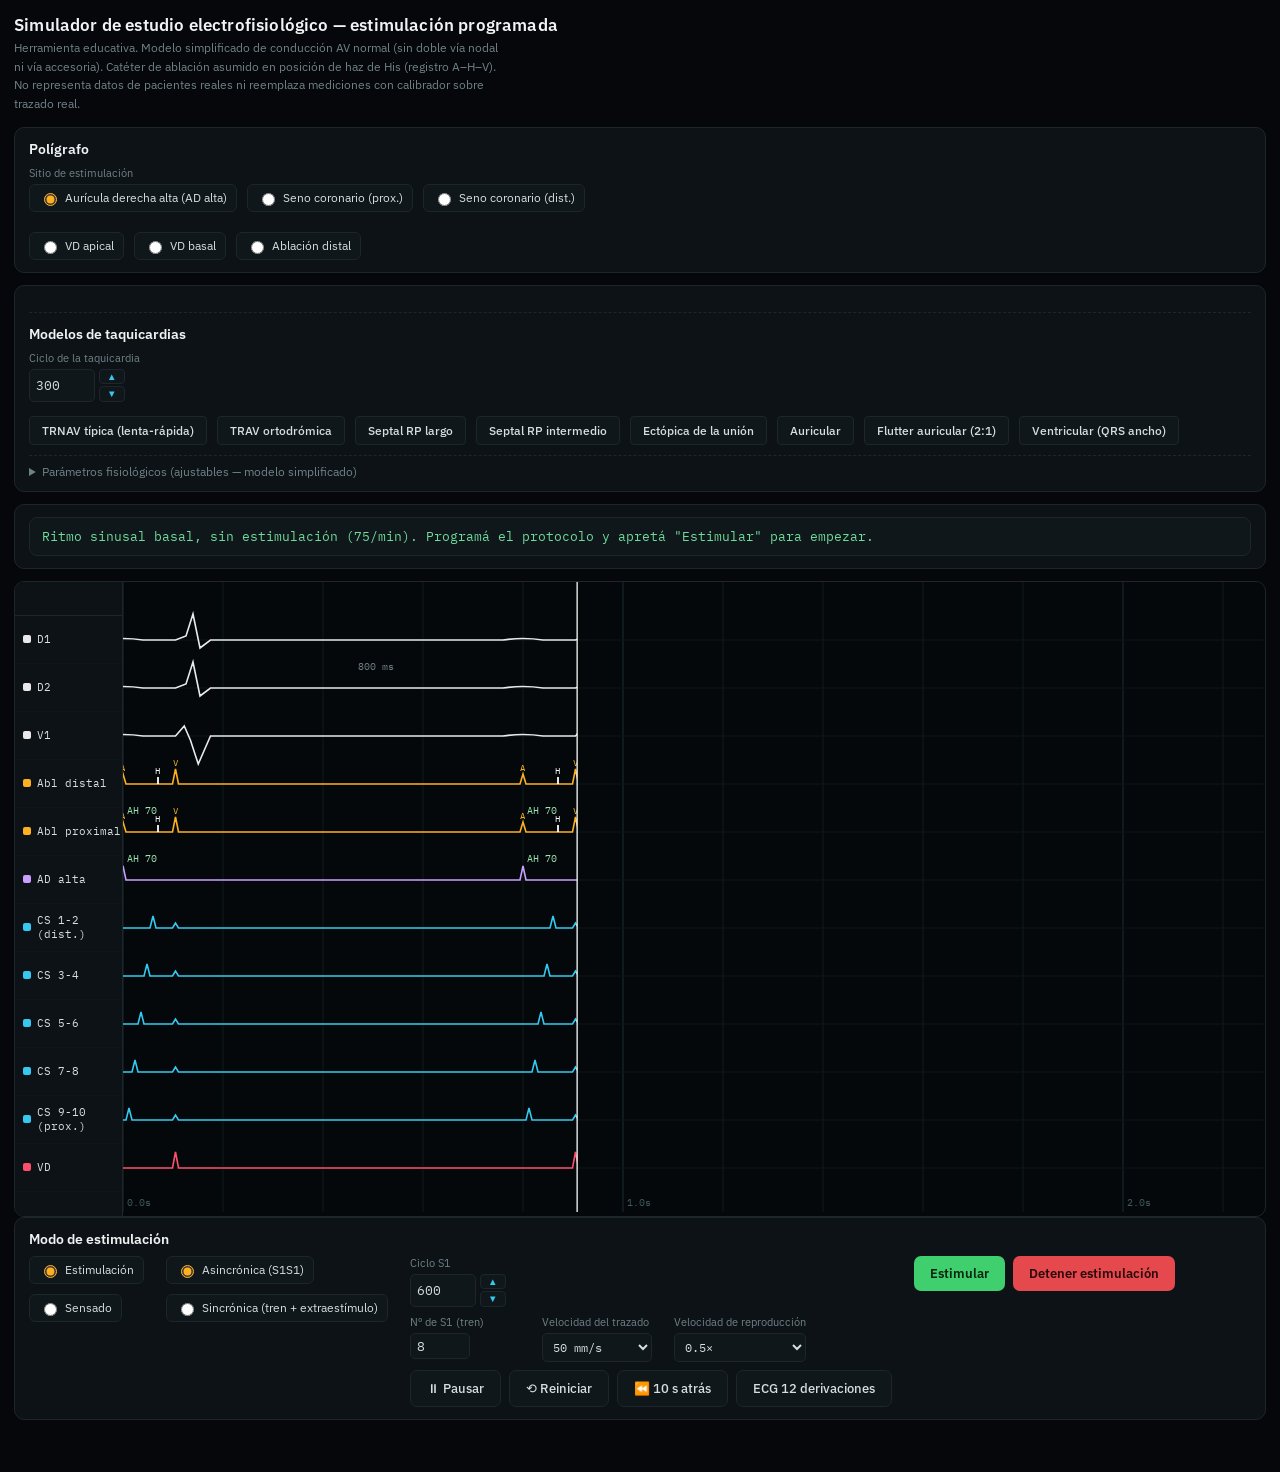
==== index.html @ 9963ae1b "Agregar boton 10 s atras: retrocede el cursor del barrido dentro de la vuelta actual (sin recalcular" ====
<!DOCTYPE html>
<html lang="es">
<head>
<meta charset="UTF-8">
<meta name="viewport" content="width=device-width, initial-scale=1.0">
<title>Simulador de estudio electrofisiológico — Estimulación programada</title>
<link rel="preconnect" href="https://fonts.googleapis.com">
<link href="https://fonts.googleapis.com/css2?family=IBM+Plex+Mono:wght@400;500;600&family=IBM+Plex+Sans:wght@400;500;600&display=swap" rel="stylesheet">
<link rel="stylesheet" href="css/styles.css">
</head>
<body>

<h1>Simulador de estudio electrofisiológico — estimulación programada</h1>
<p class="subtitle">Herramienta educativa. Modelo simplificado de conducción AV normal (sin doble vía nodal ni vía accesoria). Catéter de ablación asumido en posición de haz de His (registro A–H–V). No representa datos de pacientes reales ni reemplaza mediciones con calibrador sobre trazado real.</p>

<div class="panel">
  <div style="font-size:.85rem; font-weight:600; color:#f0f3f4; margin-bottom:8px;">Polígrafo</div>
  <div class="row">
    <div class="field" id="siteFieldRow">
      <label>Sitio de estimulación</label>
      <div class="radiogroup">
        <label><input type="radio" name="site" value="HRA" checked> Aurícula derecha alta (AD alta)</label>
        <label><input type="radio" name="site" value="CSprox"> Seno coronario (prox.)</label>
        <label><input type="radio" name="site" value="CSdist"> Seno coronario (dist.)</label>
        <div style="flex-basis:100%; height:0;"></div>
        <label><input type="radio" name="site" value="VDapex"> VD apical</label>
        <label><input type="radio" name="site" value="VDbasal"> VD basal</label>
        <label><input type="radio" name="site" value="AblD"> Ablación distal</label>
      </div>
    </div>
  </div>
</div>

<div class="panel">

  <div style="font-size:.85rem; font-weight:600; color:#f0f3f4; margin:14px 0 8px; border-top:1px dashed var(--line); padding-top:12px;">Modelos de taquicardias</div>
  <div class="row">
    <div class="field" id="tachyCLRow" style="flex-basis:100%;">
      <label>Ciclo de la taquicardia</label>
      <div class="stepper-row">
        <input type="number" id="tachyCL" min="180" max="600" step="10" value="300">
        <div class="stepper-btns">
          <button type="button" class="stepbtn" onclick="stepInput('tachyCL',10)">▲</button>
          <button type="button" class="stepbtn" onclick="stepInput('tachyCL',-10)">▼</button>
        </div>
      </div>
    </div>
    <div class="field" id="modelsRow" style="flex-basis:100%;">
      <div class="radiogroup" style="flex-wrap:wrap;">
        <button type="button" class="stepbtn model-btn" data-model="AVNRT" onclick="selectModelTachy('AVNRT')" style="padding:7px 12px; font-size:.78rem;">TRNAV típica (lenta-rápida)</button>
        <button type="button" class="stepbtn model-btn other-tachy-btn" data-model="AVRT" onclick="selectModelTachy('AVRT')" style="padding:7px 12px; font-size:.78rem;">TRAV ortodrómica</button>
        <button type="button" class="stepbtn model-btn other-tachy-btn" data-model="PJRT" onclick="selectModelTachy('PJRT')" style="padding:7px 12px; font-size:.78rem;">Septal RP largo</button>
        <button type="button" class="stepbtn model-btn other-tachy-btn" data-model="IRP" onclick="selectModelTachy('IRP')" style="padding:7px 12px; font-size:.78rem;">Septal RP intermedio</button>
        <button type="button" class="stepbtn model-btn other-tachy-btn" data-model="JET" onclick="selectModelTachy('JET')" style="padding:7px 12px; font-size:.78rem;">Ectópica de la unión</button>
        <button type="button" class="stepbtn model-btn other-tachy-btn" data-model="AT" onclick="selectModelTachy('AT')" style="padding:7px 12px; font-size:.78rem;">Auricular</button>
        <button type="button" class="stepbtn model-btn other-tachy-btn" data-model="AFL" onclick="selectModelTachy('AFL')" style="padding:7px 12px; font-size:.78rem;">Flutter auricular (2:1)</button>
        <button type="button" class="stepbtn model-btn other-tachy-btn" data-model="VT" onclick="selectModelTachy('VT')" style="padding:7px 12px; font-size:.78rem;">Ventricular (QRS ancho)</button>
      </div>
    </div>
    <div class="field" id="entrainParamsRow" style="display:none; flex-basis:100%; gap:16px; flex-direction:row; flex-wrap:wrap;">
      <div class="field" style="flex-basis:100%;">
        <label style="color:var(--dim); font-size:.72rem;">Programá el "Sitio de estimulación" (VD apical o basal) arriba, en Polígrafo, y el "Ciclo S1" más abajo, en Modo de estimulación — eso es lo que se usa para encarrilar.</label>
      </div>
      <div class="field">
        <label>PPI − TCL esperado (ms)</label>
        <div class="stepper-row">
          <input type="number" id="entrainPPIminusTCL" min="126" max="300" step="5" value="130" onchange="renderAll()">
          <div class="stepper-btns">
            <button type="button" class="stepbtn" onclick="stepInput('entrainPPIminusTCL',5)">▲</button>
            <button type="button" class="stepbtn" onclick="stepInput('entrainPPIminusTCL',-5)">▼</button>
          </div>
        </div>
      </div>
    </div>
    <div class="field" id="hisRefrParamsRow" style="display:none; flex-basis:100%; gap:16px; flex-direction:row; flex-wrap:wrap;">
      <div class="field" style="flex-basis:100%;">
        <label style="color:var(--dim); font-size:.72rem;">Programá el "Sitio de estimulación" (VD apical o basal) arriba, en Polígrafo. Los primeros 8 latidos son sensados, no estimulados.</label>
      </div>
      <div class="field">
        <label>S2 (ms)</label>
        <div class="stepper-row">
          <input type="number" id="hisRefrS2" min="150" max="700" step="10" value="400" onchange="renderAll()">
          <div class="stepper-btns">
            <button type="button" class="stepbtn" onclick="stepInput('hisRefrS2',10)">▲</button>
            <button type="button" class="stepbtn" onclick="stepInput('hisRefrS2',-10)">▼</button>
          </div>
        </div>
      </div>
    </div>
  </div>

  <details>
    <summary>Parámetros fisiológicos (ajustables — modelo simplificado)</summary>
    <div class="physio-grid">
      <div class="field" id="pathwayLocRow" style="display:none; flex-basis:100%;">
        <label>Localización de la vía</label>
        <select id="pathwayLoc" onchange="renderAll()">
          <option value="leftLateral">Vía lateral izquierda</option>
          <option value="leftPosterior">Vía posterior izquierda</option>
          <option value="rightPostSeptal">Vía postero septal derecha</option>
          <option value="rightLateral">Vía lateral derecha</option>
          <option value="parahisian">Vía parahisiana</option>
        </select>
      </div>
      <div class="field" id="preexcitationRow" style="display:none; flex-basis:100%;">
        <label style="display:flex; align-items:center; gap:6px;">
          <input type="checkbox" id="preexcitationEnabled" onchange="onPreexcitationChange()">
          Preexcitación manifiesta (WPW en ritmo sinusal)
        </label>
      </div>
      <div class="field" id="pathwayRetroERPRow" style="display:none;">
        <label>PRE de la vía, retrógrado (ms)</label>
        <input type="number" id="pathwayRetroERP" value="330" step="10" onchange="onCycleParamChange()">
      </div>
      <div class="field" id="pathwayAnteERPRow" style="display:none;">
        <label>PRE de la vía, anterógrado (ms)</label>
        <input type="number" id="pathwayAnteERP" value="330" step="10" onchange="onCycleParamChange()">
      </div>
      <div class="field"><label>CL sinusal basal</label><input type="number" id="sinusCL" value="800" step="10"></div>
      <div class="field"><label>AH basal (ms)</label><input type="number" id="ah0" value="70" step="10"></div>
      <div class="field"><label>HV fijo (ms)</label><input type="number" id="hv0" value="35" step="10"></div>
      <div class="field"><label>PRE nodo AV anter. (ms)</label><input type="number" id="erp" value="220" step="10"></div>
      <div class="field"><label>VA basal retrógrado (ms)</label><input type="number" id="va0" value="95" step="10"></div>
      <div class="field"><label>PRE retrógrado V-A (ms)</label><input type="number" id="verp" value="220" step="10"></div>
      <div class="field"><label>Wenckebach anterógrado (ms)</label><input type="number" id="wenckAnt" value="240" step="10"></div>
      <div class="field"><label>Wenckebach retrógrado (ms)</label><input type="number" id="wenckRetro" value="240" step="10"></div>
      <div class="field">
        <label>Salto de vía</label>
        <label style="display:flex; align-items:center; gap:6px; font-size:.75rem; color:var(--text); background:var(--panel2); border:1px solid var(--line); padding:5px 9px; border-radius:6px; cursor:pointer; white-space:nowrap;">
          <input type="checkbox" id="jumpEnabled" style="accent-color:var(--accent);"> Activar
        </label>
      </div>
      <div class="field"><label>Salta con S2 ≤ (ms)</label><input type="number" id="jumpCL" value="340" step="10"></div>
      <div class="field">
        <label>Salto de vía retrógrado</label>
        <label style="display:flex; align-items:center; gap:6px; font-size:.75rem; color:var(--text); background:var(--panel2); border:1px solid var(--line); padding:5px 9px; border-radius:6px; cursor:pointer; white-space:nowrap;">
          <input type="checkbox" id="jumpRetroEnabled" style="accent-color:var(--accent);"> Activar
        </label>
      </div>
      <div class="field"><label>Salta con V2 ≤ (ms)</label><input type="number" id="jumpRetroCL" value="340" step="10"></div>
      <div class="field">
        <label>S2 que induce <span id="s2InduceLabel">TRNAV</span> (ms)</label>
        <input type="number" id="s2InduceCL" value="320" step="10" onchange="applyS2InduceField()">
      </div>
      <div class="field">
        <label>Inducir con S1S1 (asincrónico)</label>
        <label style="display:flex; align-items:center; gap:6px; font-size:.75rem; color:var(--text); background:var(--panel2); border:1px solid var(--line); padding:5px 9px; border-radius:6px; cursor:pointer; white-space:nowrap;">
          <input type="checkbox" id="s1InductionEnabled" style="accent-color:var(--accent);"> Activar
        </label>
      </div>
      <div class="field"><label>S1S1 induce con CL ≤ (ms)</label><input type="number" id="s1InductionCL" value="320" step="10" onchange="applyS1InductionCLChange()"></div>
    </div>
  </details>
</div>

<div class="panel">
  <div id="readout">Presioná «Estimular» para simular.</div>
</div>

<div class="panel" id="ecg12Panel" style="display:none;">
  <div style="font-size:.72rem;color:var(--dim);margin-bottom:8px;">ECG de 12 derivaciones — mismo barrido, velocidad y ancho que el polígrafo intracavitario</div>
  <div class="scope">
    <div class="labels" id="labelsCol12"></div>
    <div class="trace-scroll" id="traceScroll12">
      <div id="traceHost12"></div>
    </div>
  </div>
</div>

<div class="scope">
  <div class="labels" id="labelsCol"></div>
  <div class="trace-scroll" id="traceScrollMain">
    <div id="traceHost"></div>
  </div>
</div>

<div class="panel">
  <div style="font-size:.85rem; font-weight:600; color:#f0f3f4; margin-bottom:8px;">Modo de estimulación</div>
  <div class="row" style="align-items:flex-start;">
    <div class="field">
      <div class="radiogroup" style="flex-direction:column; flex-wrap:nowrap; align-items:flex-start;">
        <label><input type="radio" name="sensingMode" value="paced" checked onchange="onSensingModeChange()"> Estimulación</label>
        <label><input type="radio" name="sensingMode" value="sensed" onchange="onSensingModeChange()"> Sensado</label>
      </div>
    </div>
    <div class="field">
      <div class="radiogroup" style="flex-direction:column; flex-wrap:nowrap; align-items:flex-start;">
        <label><input type="radio" name="mode" value="ASYNC" checked onchange="onModeRadioChange()"> Asincrónica (S1S1)</label>
        <label><input type="radio" name="mode" value="SYNC" onchange="onModeRadioChange()"> Sincrónica (tren + extraestímulo)</label>
      </div>
    </div>
    <div style="display:flex; flex-direction:column; gap:8px;">
      <div style="display:flex; flex-direction:row; gap:22px;">
        <div class="field" id="s1clRow">
          <label>Ciclo S1</label>
          <div class="stepper-row">
            <input type="number" id="s1cl" min="200" max="800" step="10" value="600">
            <div class="stepper-btns">
              <button type="button" class="stepbtn" onclick="stepInput('s1cl',10)">▲</button>
              <button type="button" class="stepbtn" onclick="stepInput('s1cl',-10)">▼</button>
            </div>
          </div>
        </div>
        <div class="field" id="s2row" style="display:none;">
          <label>Extraestímulo S2 — 9° latido</label>
          <div class="stepper-row">
            <input type="number" id="s2" min="150" max="700" step="10" value="400">
            <div class="stepper-btns">
              <button type="button" class="stepbtn" onclick="stepInput('s2',10)">▲</button>
              <button type="button" class="stepbtn" onclick="stepInput('s2',-10)">▼</button>
            </div>
          </div>
        </div>
      </div>
      <div style="display:flex; flex-direction:row; gap:22px;">
        <div class="field" id="nbeatsRow">
          <label>Nº de S1 (tren)</label>
          <input type="number" id="nbeats" min="3" max="15" value="8">
        </div>
        <div class="field">
          <label>Velocidad del trazado</label>
          <select id="zoom" onchange="renderAll()">
            <option value="25">25 mm/s</option>
            <option value="50" selected>50 mm/s</option>
            <option value="100">100 mm/s</option>
            <option value="150">150 mm/s</option>
            <option value="200">200 mm/s</option>
          </select>
        </div>
        <div class="field">
          <label>Velocidad de reproducción</label>
          <select id="speed" onchange="">
            <option value="0.25">0.25×</option>
            <option value="0.5" selected>0.5×</option>
            <option value="0.75">0.75×</option>
          </select>
        </div>
      </div>
      <div class="field" style="flex-direction:row; gap:8px;">
        <button class="ghost" onclick="playPause()" id="playBtn">⏸ Pausar</button>
        <button class="ghost" onclick="restart()">⟲ Reiniciar</button>
        <button class="ghost" onclick="rewind10s()">⏪ 10 s atrás</button>
        <button class="ghost" onclick="toggleEcg12()" id="ecg12Btn">ECG 12 derivaciones</button>
      </div>
    </div>
    <div class="field" style="flex-direction:row; gap:8px;">
      <button type="button" onclick="startStimulation()" style="background:#3fcf6e; color:#0a2410; border:none; border-radius:7px; font-weight:600; font-size:.8rem; padding:9px 16px; cursor:pointer;">Estimular</button>
      <button type="button" onclick="stopStimulation()" style="background:#e5484d; color:#2a0a0a; border:none; border-radius:7px; font-weight:600; font-size:.8rem; padding:9px 16px; cursor:pointer;">Detener estimulación</button>
    </div>
  </div>
</div>

<script type="module" src="js/main.js"></script>
</body>
</html>
---- css/styles.css ----
:root{
    --bg: #05070a;
    --panel: #0d1216;
    --panel2: #10171b;
    --line: #1c262b;
    --text: #d7dee0;
    --dim: #6f8288;
    --accent: #ffb020;
    --accent2: #35c9f0;
    --ok: #6fdc9a;
  }
  *{box-sizing:border-box;}
  body{
    margin:0; background:var(--bg); color:var(--text);
    font-family:'IBM Plex Sans', system-ui, sans-serif;
    padding:14px 14px 40px;
  }
  h1{
    font-size:1.05rem; font-weight:600; margin:0 0 2px; color:#f0f3f4; letter-spacing:.01em;
  }
  .subtitle{ font-size:.78rem; color:var(--dim); margin:0 0 14px; line-height:1.5; max-width:70ch;}
  .panel{
    background:var(--panel); border:1px solid var(--line); border-radius:10px;
    padding:12px 14px; margin-bottom:12px;
  }
  .row{ display:flex; flex-wrap:wrap; gap:14px 22px; align-items:flex-end; }
  .field{ display:flex; flex-direction:column; gap:4px; min-width:110px;}
  .field label{ font-size:.68rem; color:var(--dim); text-transform:none; }
  .field .val{ font-family:'IBM Plex Mono', monospace; font-size:.72rem; color:var(--accent2);}
  input[type=range]{ width:150px; accent-color: var(--accent);}
  input[type=number]{
    width:60px; background:var(--panel2); border:1px solid var(--line); color:var(--text);
    border-radius:5px; padding:3px 6px; font-family:'IBM Plex Mono', monospace;
  }
  .stepper-row{ display:flex; align-items:stretch; gap:4px; }
  .stepper-row input[type=number]{ width:66px; }
  .stepper-btns{ display:flex; flex-direction:column; gap:2px; }
  .stepbtn{
    background:var(--panel2); border:1px solid var(--line); color:var(--accent2);
    font-size:.6rem; line-height:1; padding:2px 7px; cursor:pointer; border-radius:4px;
    font-family:'IBM Plex Sans', sans-serif;
  }
  .stepbtn:active{ filter:brightness(1.3); }
  .radiogroup{ display:flex; gap:10px; flex-wrap:wrap; }
  .radiogroup label{
    display:flex; align-items:center; gap:5px; font-size:.75rem; color:var(--text);
    background:var(--panel2); border:1px solid var(--line); padding:5px 9px; border-radius:6px; cursor:pointer;
  }
  .radiogroup input{ accent-color: var(--accent); }
  button{
    background:var(--accent); color:#1a1200; border:none; border-radius:7px;
    font-weight:600; font-size:.8rem; padding:9px 16px; cursor:pointer;
    font-family:'IBM Plex Sans', sans-serif;
  }
  button:hover{ filter:brightness(1.08); }
  button.ghost{ background:var(--panel2); color:var(--text); border:1px solid var(--line); font-weight:500; }
  select{
    background:var(--panel2); border:1px solid var(--line); color:var(--text);
    border-radius:5px; padding:5px 6px; font-family:'IBM Plex Mono', monospace; font-size:.75rem;
  }
  details{ margin-top:10px; border-top:1px dashed var(--line); padding-top:8px;}
  summary{ font-size:.75rem; color:var(--dim); cursor:pointer; }
  .physio-grid{ display:flex; flex-wrap:wrap; gap:12px 20px; margin-top:10px;}
  #readout{
    font-family:'IBM Plex Mono', monospace; font-size:.8rem; color:var(--ok);
    background:var(--panel2); border:1px solid var(--line); border-radius:8px; padding:10px 12px;
    min-height:1.2em;
  }
  .scope{ display:flex; border:1px solid var(--line); border-radius:10px; overflow:hidden; background:#05080a;}
  .labels{
    flex:0 0 108px; background:var(--panel); border-right:1px solid var(--line);
  }
  .ruler-spacer{ height:34px; border-bottom:1px solid var(--line); }
  .chan-label{
    height:48px; display:flex; align-items:center; padding-left:8px; font-size:.7rem;
    border-bottom:1px solid #0f1518; font-family:'IBM Plex Mono', monospace; gap:6px;
  }
  .swatch{ width:8px; height:8px; border-radius:2px; flex:0 0 auto; }
  .trace-scroll{ flex:1; overflow-x:auto; overflow-y:hidden; }
  .legend{ display:flex; flex-wrap:wrap; gap:14px; font-size:.72rem; color:var(--dim); margin-top:10px;}
  .legend span{ display:inline-flex; align-items:center; gap:5px;}
  .legend i{ width:10px; height:10px; border-radius:2px; display:inline-block;}
  .notes{ font-size:.72rem; color:var(--dim); line-height:1.6; margin-top:10px;}
  .notes b{ color:#9aa9ad; }
  @media (max-width:520px){
    .labels{ flex-basis:80px; }
    .chan-label{ font-size:.62rem; padding-left:5px;}
    input[type=range]{ width:110px; }
  }
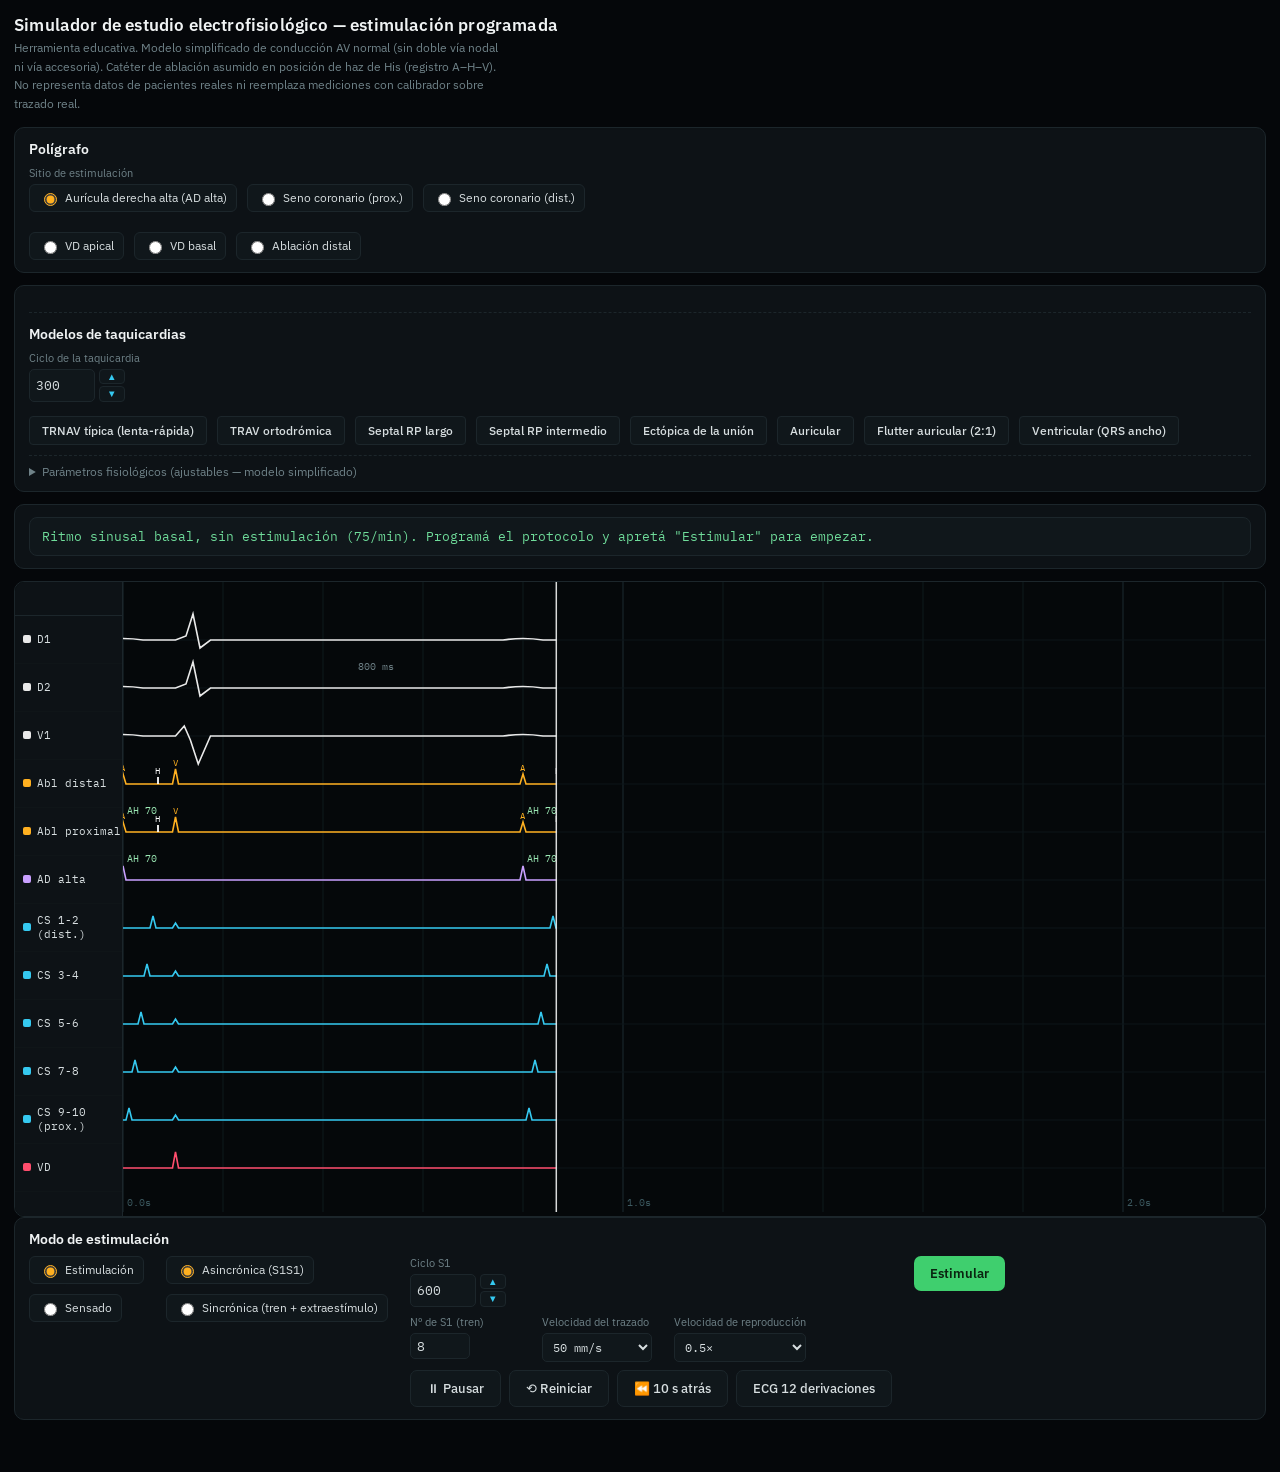
==== commit a655d3d4: "UI: unificar Estimular/Detener en un solo boton que alterna (igual que Pausar/Reproducir) - verifica" ====
--- a/index.html
+++ b/index.html
@@ -244,8 +244,7 @@
       </div>
     </div>
     <div class="field" style="flex-direction:row; gap:8px;">
-      <button type="button" onclick="startStimulation()" style="background:#3fcf6e; color:#0a2410; border:none; border-radius:7px; font-weight:600; font-size:.8rem; padding:9px 16px; cursor:pointer;">Estimular</button>
-      <button type="button" onclick="stopStimulation()" style="background:#e5484d; color:#2a0a0a; border:none; border-radius:7px; font-weight:600; font-size:.8rem; padding:9px 16px; cursor:pointer;">Detener estimulación</button>
+      <button type="button" onclick="toggleStimulation()" id="stimBtn" style="background:#3fcf6e; color:#0a2410; border:none; border-radius:7px; font-weight:600; font-size:.8rem; padding:9px 16px; cursor:pointer;">Estimular</button>
     </div>
   </div>
 </div>
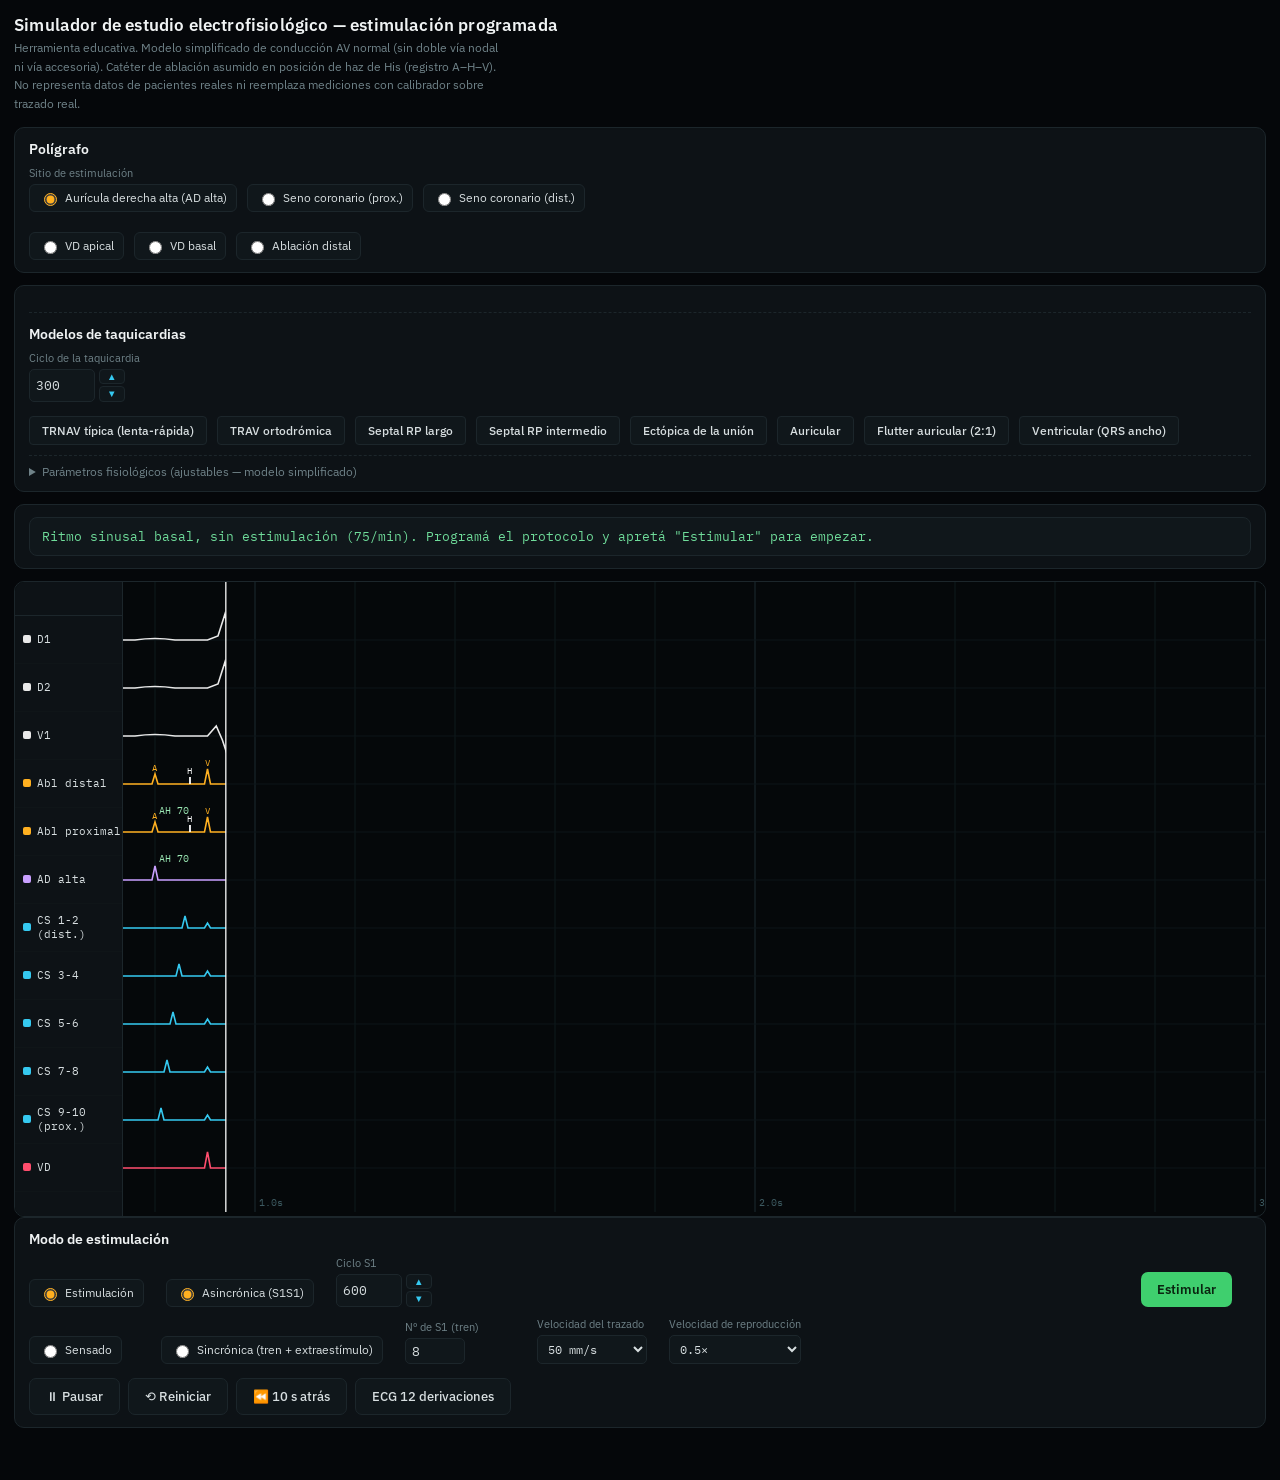
==== commit ad0580d5: "UI: reorganizar Modo de estimulacion en exactamente 2 filas (radios separados por name, agrupados ig" ====
--- a/index.html
+++ b/index.html
@@ -176,65 +176,66 @@
 
 <div class="panel">
   <div style="font-size:.85rem; font-weight:600; color:#f0f3f4; margin-bottom:8px;">Modo de estimulación</div>
-  <div class="row" style="align-items:flex-start;">
-    <div class="field">
-      <div class="radiogroup" style="flex-direction:column; flex-wrap:nowrap; align-items:flex-start;">
-        <label><input type="radio" name="sensingMode" value="paced" checked onchange="onSensingModeChange()"> Estimulación</label>
-        <label><input type="radio" name="sensingMode" value="sensed" onchange="onSensingModeChange()"> Sensado</label>
-      </div>
-    </div>
-    <div class="field">
-      <div class="radiogroup" style="flex-direction:column; flex-wrap:nowrap; align-items:flex-start;">
-        <label><input type="radio" name="mode" value="ASYNC" checked onchange="onModeRadioChange()"> Asincrónica (S1S1)</label>
-        <label><input type="radio" name="mode" value="SYNC" onchange="onModeRadioChange()"> Sincrónica (tren + extraestímulo)</label>
-      </div>
-    </div>
-    <div style="display:flex; flex-direction:column; gap:8px;">
-      <div style="display:flex; flex-direction:row; gap:22px;">
-        <div class="field" id="s1clRow">
-          <label>Ciclo S1</label>
-          <div class="stepper-row">
-            <input type="number" id="s1cl" min="200" max="800" step="10" value="600">
-            <div class="stepper-btns">
-              <button type="button" class="stepbtn" onclick="stepInput('s1cl',10)">▲</button>
-              <button type="button" class="stepbtn" onclick="stepInput('s1cl',-10)">▼</button>
-            </div>
-          </div>
-        </div>
-        <div class="field" id="s2row" style="display:none;">
-          <label>Extraestímulo S2 — 9° latido</label>
-          <div class="stepper-row">
-            <input type="number" id="s2" min="150" max="700" step="10" value="400">
-            <div class="stepper-btns">
-              <button type="button" class="stepbtn" onclick="stepInput('s2',10)">▲</button>
-              <button type="button" class="stepbtn" onclick="stepInput('s2',-10)">▼</button>
-            </div>
-          </div>
-        </div>
-      </div>
-      <div style="display:flex; flex-direction:row; gap:22px;">
-        <div class="field" id="nbeatsRow">
-          <label>Nº de S1 (tren)</label>
-          <input type="number" id="nbeats" min="3" max="15" value="8">
-        </div>
-        <div class="field">
-          <label>Velocidad del trazado</label>
-          <select id="zoom" onchange="renderAll()">
-            <option value="25">25 mm/s</option>
-            <option value="50" selected>50 mm/s</option>
-            <option value="100">100 mm/s</option>
-            <option value="150">150 mm/s</option>
-            <option value="200">200 mm/s</option>
-          </select>
-        </div>
-        <div class="field">
-          <label>Velocidad de reproducción</label>
-          <select id="speed" onchange="">
-            <option value="0.25">0.25×</option>
-            <option value="0.5" selected>0.5×</option>
-            <option value="0.75">0.75×</option>
-          </select>
-        </div>
+  <div style="display:flex; flex-direction:column; gap:10px;">
+    <div class="row" style="align-items:flex-end;">
+      <div class="field">
+        <div class="radiogroup"><label><input type="radio" name="sensingMode" value="paced" checked onchange="onSensingModeChange()"> Estimulación</label></div>
+      </div>
+      <div class="field">
+        <div class="radiogroup"><label><input type="radio" name="mode" value="ASYNC" checked onchange="onModeRadioChange()"> Asincrónica (S1S1)</label></div>
+      </div>
+      <div class="field" id="s1clRow">
+        <label>Ciclo S1</label>
+        <div class="stepper-row">
+          <input type="number" id="s1cl" min="200" max="800" step="10" value="600">
+          <div class="stepper-btns">
+            <button type="button" class="stepbtn" onclick="stepInput('s1cl',10)">▲</button>
+            <button type="button" class="stepbtn" onclick="stepInput('s1cl',-10)">▼</button>
+          </div>
+        </div>
+      </div>
+      <div class="field" id="s2row" style="display:none;">
+        <label>Extraestímulo S2 — 9° latido</label>
+        <div class="stepper-row">
+          <input type="number" id="s2" min="150" max="700" step="10" value="400">
+          <div class="stepper-btns">
+            <button type="button" class="stepbtn" onclick="stepInput('s2',10)">▲</button>
+            <button type="button" class="stepbtn" onclick="stepInput('s2',-10)">▼</button>
+          </div>
+        </div>
+      </div>
+      <div class="field" style="flex-direction:row; gap:8px; margin-left:auto;">
+        <button type="button" onclick="toggleStimulation()" id="stimBtn" style="background:#3fcf6e; color:#0a2410; border:none; border-radius:7px; font-weight:600; font-size:.8rem; padding:9px 16px; cursor:pointer;">Estimular</button>
+      </div>
+    </div>
+    <div class="row" style="align-items:flex-end;">
+      <div class="field">
+        <div class="radiogroup"><label><input type="radio" name="sensingMode" value="sensed" onchange="onSensingModeChange()"> Sensado</label></div>
+      </div>
+      <div class="field">
+        <div class="radiogroup"><label><input type="radio" name="mode" value="SYNC" onchange="onModeRadioChange()"> Sincrónica (tren + extraestímulo)</label></div>
+      </div>
+      <div class="field" id="nbeatsRow">
+        <label>Nº de S1 (tren)</label>
+        <input type="number" id="nbeats" min="3" max="15" value="8">
+      </div>
+      <div class="field">
+        <label>Velocidad del trazado</label>
+        <select id="zoom" onchange="renderAll()">
+          <option value="25">25 mm/s</option>
+          <option value="50" selected>50 mm/s</option>
+          <option value="100">100 mm/s</option>
+          <option value="150">150 mm/s</option>
+          <option value="200">200 mm/s</option>
+        </select>
+      </div>
+      <div class="field">
+        <label>Velocidad de reproducción</label>
+        <select id="speed" onchange="">
+          <option value="0.25">0.25×</option>
+          <option value="0.5" selected>0.5×</option>
+          <option value="0.75">0.75×</option>
+        </select>
       </div>
       <div class="field" style="flex-direction:row; gap:8px;">
         <button class="ghost" onclick="playPause()" id="playBtn">⏸ Pausar</button>
@@ -243,9 +244,6 @@
         <button class="ghost" onclick="toggleEcg12()" id="ecg12Btn">ECG 12 derivaciones</button>
       </div>
     </div>
-    <div class="field" style="flex-direction:row; gap:8px;">
-      <button type="button" onclick="toggleStimulation()" id="stimBtn" style="background:#3fcf6e; color:#0a2410; border:none; border-radius:7px; font-weight:600; font-size:.8rem; padding:9px 16px; cursor:pointer;">Estimular</button>
-    </div>
   </div>
 </div>
 
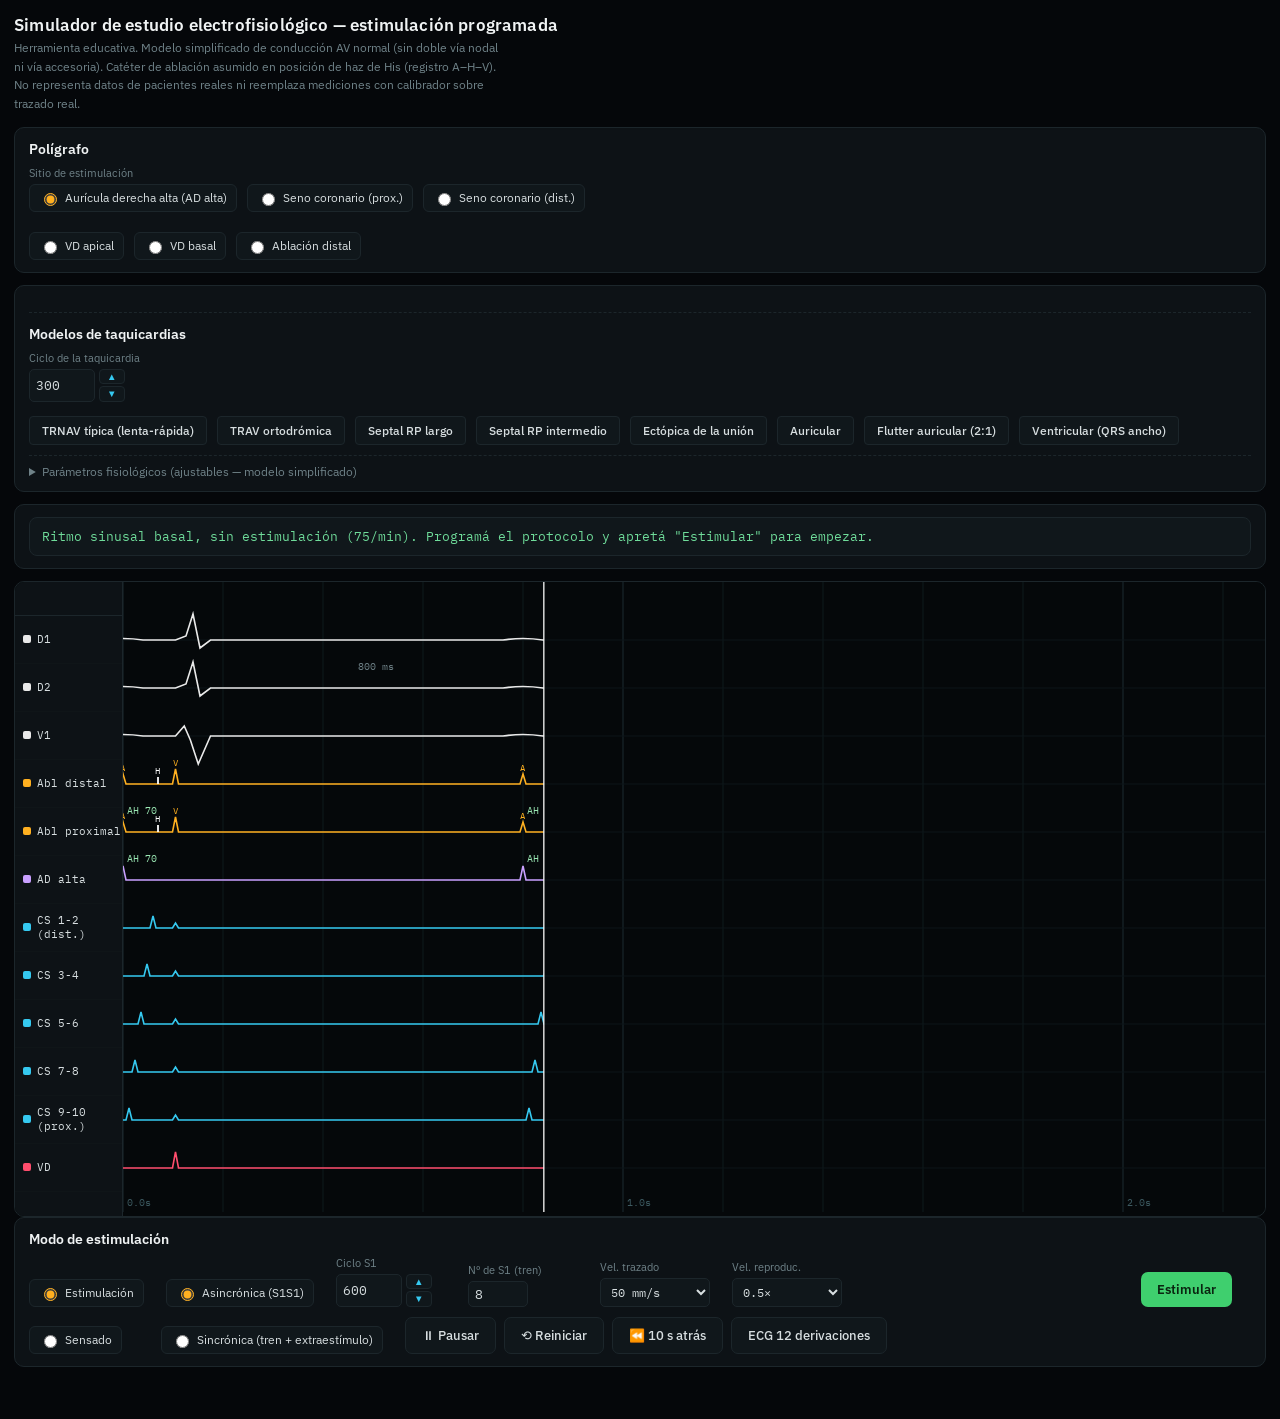
==== commit 1309269c: "UI: mover Nro de S1, Vel. trazado y Vel. reproduc. a la fila de Ciclo S1/S2; acortar etiquetas de ve" ====
--- a/index.html
+++ b/index.html
@@ -204,23 +204,12 @@
           </div>
         </div>
       </div>
-      <div class="field" style="flex-direction:row; gap:8px; margin-left:auto;">
-        <button type="button" onclick="toggleStimulation()" id="stimBtn" style="background:#3fcf6e; color:#0a2410; border:none; border-radius:7px; font-weight:600; font-size:.8rem; padding:9px 16px; cursor:pointer;">Estimular</button>
-      </div>
-    </div>
-    <div class="row" style="align-items:flex-end;">
-      <div class="field">
-        <div class="radiogroup"><label><input type="radio" name="sensingMode" value="sensed" onchange="onSensingModeChange()"> Sensado</label></div>
-      </div>
-      <div class="field">
-        <div class="radiogroup"><label><input type="radio" name="mode" value="SYNC" onchange="onModeRadioChange()"> Sincrónica (tren + extraestímulo)</label></div>
-      </div>
       <div class="field" id="nbeatsRow">
         <label>Nº de S1 (tren)</label>
         <input type="number" id="nbeats" min="3" max="15" value="8">
       </div>
       <div class="field">
-        <label>Velocidad del trazado</label>
+        <label>Vel. trazado</label>
         <select id="zoom" onchange="renderAll()">
           <option value="25">25 mm/s</option>
           <option value="50" selected>50 mm/s</option>
@@ -230,13 +219,24 @@
         </select>
       </div>
       <div class="field">
-        <label>Velocidad de reproducción</label>
+        <label>Vel. reproduc.</label>
         <select id="speed" onchange="">
           <option value="0.25">0.25×</option>
           <option value="0.5" selected>0.5×</option>
           <option value="0.75">0.75×</option>
         </select>
       </div>
+      <div class="field" style="flex-direction:row; gap:8px; margin-left:auto;">
+        <button type="button" onclick="toggleStimulation()" id="stimBtn" style="background:#3fcf6e; color:#0a2410; border:none; border-radius:7px; font-weight:600; font-size:.8rem; padding:9px 16px; cursor:pointer;">Estimular</button>
+      </div>
+    </div>
+    <div class="row" style="align-items:flex-end;">
+      <div class="field">
+        <div class="radiogroup"><label><input type="radio" name="sensingMode" value="sensed" onchange="onSensingModeChange()"> Sensado</label></div>
+      </div>
+      <div class="field">
+        <div class="radiogroup"><label><input type="radio" name="mode" value="SYNC" onchange="onModeRadioChange()"> Sincrónica (tren + extraestímulo)</label></div>
+      </div>
       <div class="field" style="flex-direction:row; gap:8px;">
         <button class="ghost" onclick="playPause()" id="playBtn">⏸ Pausar</button>
         <button class="ghost" onclick="restart()">⟲ Reiniciar</button>
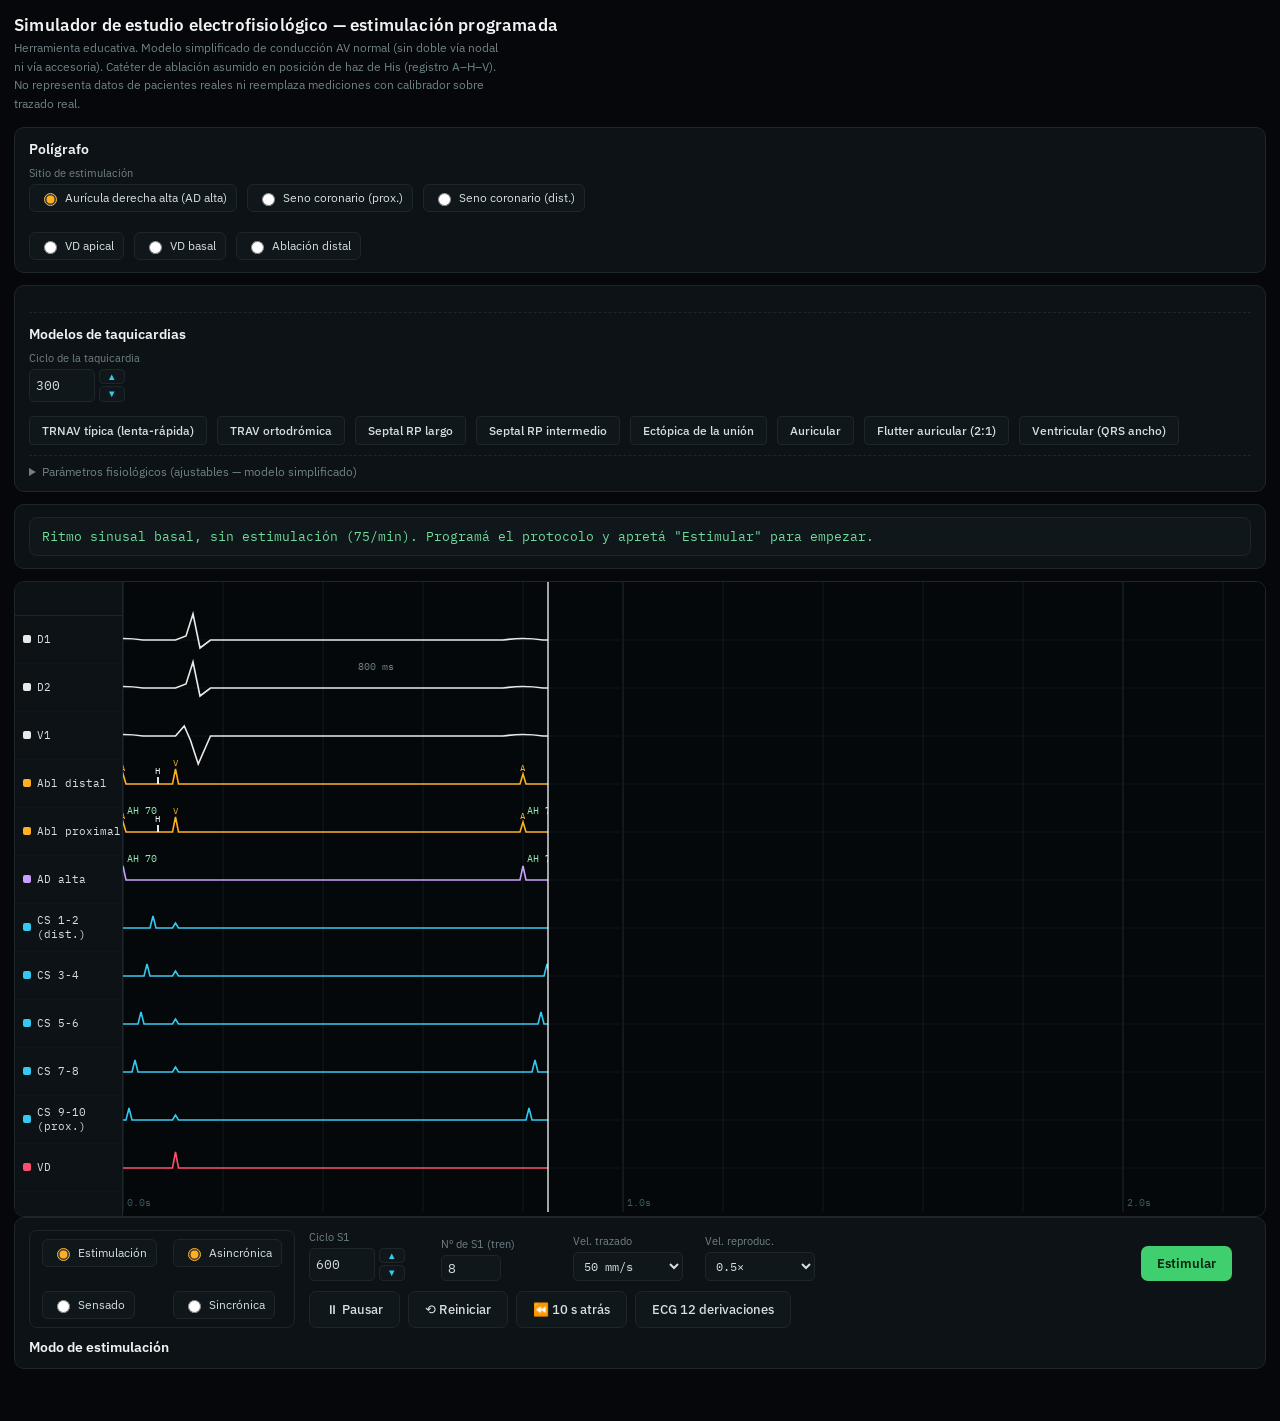
==== commit c9b86565: "UI: recuadrar Estimulacion/Sensado/Asincronica/Sincronica en un box a la izquierda, mover la etiquet" ====
--- a/index.html
+++ b/index.html
@@ -175,15 +175,19 @@
 </div>
 
 <div class="panel">
-  <div style="font-size:.85rem; font-weight:600; color:#f0f3f4; margin-bottom:8px;">Modo de estimulación</div>
-  <div style="display:flex; flex-direction:column; gap:10px;">
+  <div style="display:flex; flex-direction:row; gap:14px; align-items:stretch;">
+    <div style="border:1px solid var(--line); border-radius:8px; padding:8px 12px; display:flex; flex-direction:row; gap:16px;">
+      <div style="display:flex; flex-direction:column; gap:8px; justify-content:space-between;">
+        <div class="radiogroup"><label><input type="radio" name="sensingMode" value="paced" checked onchange="onSensingModeChange()"> Estimulación</label></div>
+        <div class="radiogroup"><label><input type="radio" name="sensingMode" value="sensed" onchange="onSensingModeChange()"> Sensado</label></div>
+      </div>
+      <div style="display:flex; flex-direction:column; gap:8px; justify-content:space-between;">
+        <div class="radiogroup"><label><input type="radio" name="mode" value="ASYNC" checked onchange="onModeRadioChange()"> Asincrónica</label></div>
+        <div class="radiogroup"><label><input type="radio" name="mode" value="SYNC" onchange="onModeRadioChange()"> Sincrónica</label></div>
+      </div>
+    </div>
+    <div style="display:flex; flex-direction:column; gap:10px; flex:1;">
     <div class="row" style="align-items:flex-end;">
-      <div class="field">
-        <div class="radiogroup"><label><input type="radio" name="sensingMode" value="paced" checked onchange="onSensingModeChange()"> Estimulación</label></div>
-      </div>
-      <div class="field">
-        <div class="radiogroup"><label><input type="radio" name="mode" value="ASYNC" checked onchange="onModeRadioChange()"> Asincrónica (S1S1)</label></div>
-      </div>
       <div class="field" id="s1clRow">
         <label>Ciclo S1</label>
         <div class="stepper-row">
@@ -231,12 +235,6 @@
       </div>
     </div>
     <div class="row" style="align-items:flex-end;">
-      <div class="field">
-        <div class="radiogroup"><label><input type="radio" name="sensingMode" value="sensed" onchange="onSensingModeChange()"> Sensado</label></div>
-      </div>
-      <div class="field">
-        <div class="radiogroup"><label><input type="radio" name="mode" value="SYNC" onchange="onModeRadioChange()"> Sincrónica (tren + extraestímulo)</label></div>
-      </div>
       <div class="field" style="flex-direction:row; gap:8px;">
         <button class="ghost" onclick="playPause()" id="playBtn">⏸ Pausar</button>
         <button class="ghost" onclick="restart()">⟲ Reiniciar</button>
@@ -244,7 +242,9 @@
         <button class="ghost" onclick="toggleEcg12()" id="ecg12Btn">ECG 12 derivaciones</button>
       </div>
     </div>
-  </div>
+    </div>
+  </div>
+  <div style="font-size:.85rem; font-weight:600; color:#f0f3f4; margin-top:10px;">Modo de estimulación</div>
 </div>
 
 <script type="module" src="js/main.js"></script>
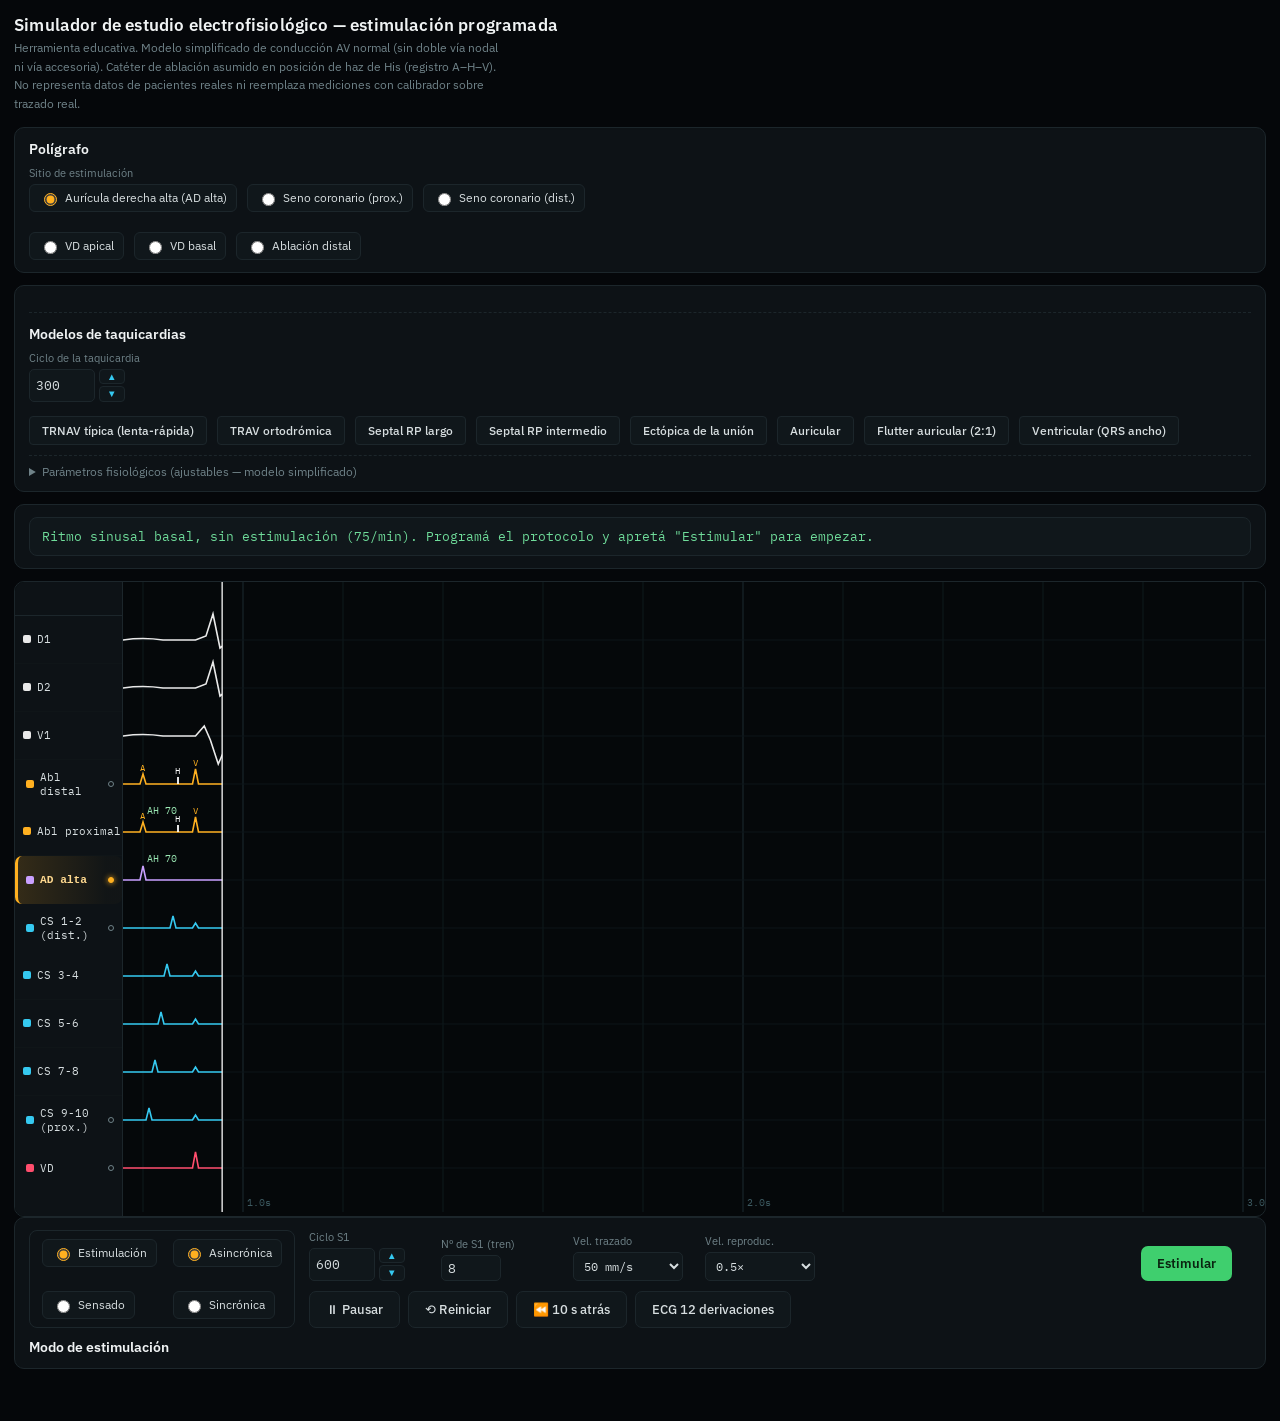
==== commit 6d922dde: "Implementar la maniobra "extraestimulo auricular a la refractariedad juncional" (TRNAV vs JET) De do" ====
--- a/index.html
+++ b/index.html
@@ -57,6 +57,15 @@
         <button type="button" class="stepbtn model-btn other-tachy-btn" data-model="VT" onclick="selectModelTachy('VT')" style="padding:7px 12px; font-size:.78rem;">Ventricular (QRS ancho)</button>
       </div>
     </div>
+    <div class="field" id="maniobraRow" style="display:none; flex-basis:100%;">
+      <label style="color:var(--dim); font-size:.68rem;">Maniobra diagnóstica</label>
+      <div class="radiogroup" style="flex-wrap:wrap;">
+        <button type="button" class="stepbtn maniobra-btn" data-maniobra="" onclick="selectManiobra(null)" style="padding:6px 11px; font-size:.74rem;">Ninguna</button>
+        <button type="button" class="stepbtn maniobra-btn avnrt-avrt-maniobra" data-maniobra="entrainment" onclick="selectManiobra('entrainment')" style="padding:6px 11px; font-size:.74rem;">Encarrilamiento desde VD</button>
+        <button type="button" class="stepbtn maniobra-btn avnrt-avrt-maniobra" data-maniobra="hisRefr" onclick="selectManiobra('hisRefr')" style="padding:6px 11px; font-size:.74rem;">Extraestímulo ventricular His-refractario</button>
+        <button type="button" class="stepbtn maniobra-btn avnrt-jet-maniobra" data-maniobra="atrialExtra" onclick="selectManiobra('atrialExtra')" style="padding:6px 11px; font-size:.74rem;">Extraestímulo auricular (refractariedad juncional)</button>
+      </div>
+    </div>
     <div class="field" id="entrainParamsRow" style="display:none; flex-basis:100%; gap:16px; flex-direction:row; flex-wrap:wrap;">
       <div class="field" style="flex-basis:100%;">
         <label style="color:var(--dim); font-size:.72rem;">Programá el "Sitio de estimulación" (VD apical o basal) arriba, en Polígrafo, y el "Ciclo S1" más abajo, en Modo de estimulación — eso es lo que se usa para encarrilar.</label>
@@ -83,6 +92,21 @@
           <div class="stepper-btns">
             <button type="button" class="stepbtn" onclick="stepInput('hisRefrS2',10)">▲</button>
             <button type="button" class="stepbtn" onclick="stepInput('hisRefrS2',-10)">▼</button>
+          </div>
+        </div>
+      </div>
+    </div>
+    <div class="field" id="atrialExtraParamsRow" style="display:none; flex-basis:100%; gap:16px; flex-direction:row; flex-wrap:wrap;">
+      <div class="field" style="flex-basis:100%;">
+        <label style="color:var(--dim); font-size:.72rem;">Extraestímulo auricular único, acoplado a la refractariedad juncional (los primeros latidos son sensados). En TRNAV reinicia el reloj de la taquicardia; en JET no tiene ningún efecto (foco disociado de la aurícula).</label>
+      </div>
+      <div class="field">
+        <label>S2 auricular (ms)</label>
+        <div class="stepper-row">
+          <input type="number" id="atrialExtraS2" min="150" max="700" step="10" value="400" onchange="renderAll()">
+          <div class="stepper-btns">
+            <button type="button" class="stepbtn" onclick="stepInput('atrialExtraS2',10)">▲</button>
+            <button type="button" class="stepbtn" onclick="stepInput('atrialExtraS2',-10)">▼</button>
           </div>
         </div>
       </div>
--- a/css/styles.css
+++ b/css/styles.css
@@ -76,6 +76,25 @@
     border-bottom:1px solid #0f1518; font-family:'IBM Plex Mono', monospace; gap:6px;
   }
   .swatch{ width:8px; height:8px; border-radius:2px; flex:0 0 auto; }
+  button.chan-label-btn{
+    width:100%; text-align:left; background:none; border:none; border-left:3px solid transparent;
+    color:var(--text); cursor:pointer; font-family:'IBM Plex Mono', monospace; font-weight:400;
+    font-size:.7rem; padding-left:8px; padding-right:8px;
+    transition:background-color .15s ease, border-left-color .15s ease, color .15s ease;
+  }
+  button.chan-label-btn:hover{ background:var(--panel2); color:#f0f3f4; }
+  button.chan-label-btn:active{ filter:brightness(1.25); }
+  button.chan-label-btn .site-dot{
+    width:6px; height:6px; border-radius:50%; flex:0 0 auto; margin-left:auto;
+    background:transparent; border:1px solid var(--dim); transition:background-color .15s ease, box-shadow .15s ease;
+  }
+  button.chan-label-btn.chan-label-btn-active{
+    background:linear-gradient(90deg, rgba(255,176,32,.16), rgba(255,176,32,.02) 85%);
+    border-left-color:var(--accent); color:#ffd98f; font-weight:600;
+  }
+  button.chan-label-btn.chan-label-btn-active .site-dot{
+    background:var(--accent); border-color:var(--accent); box-shadow:0 0 5px 1px rgba(255,176,32,.55);
+  }
   .trace-scroll{ flex:1; overflow-x:auto; overflow-y:hidden; }
   .legend{ display:flex; flex-wrap:wrap; gap:14px; font-size:.72rem; color:var(--dim); margin-top:10px;}
   .legend span{ display:inline-flex; align-items:center; gap:5px;}
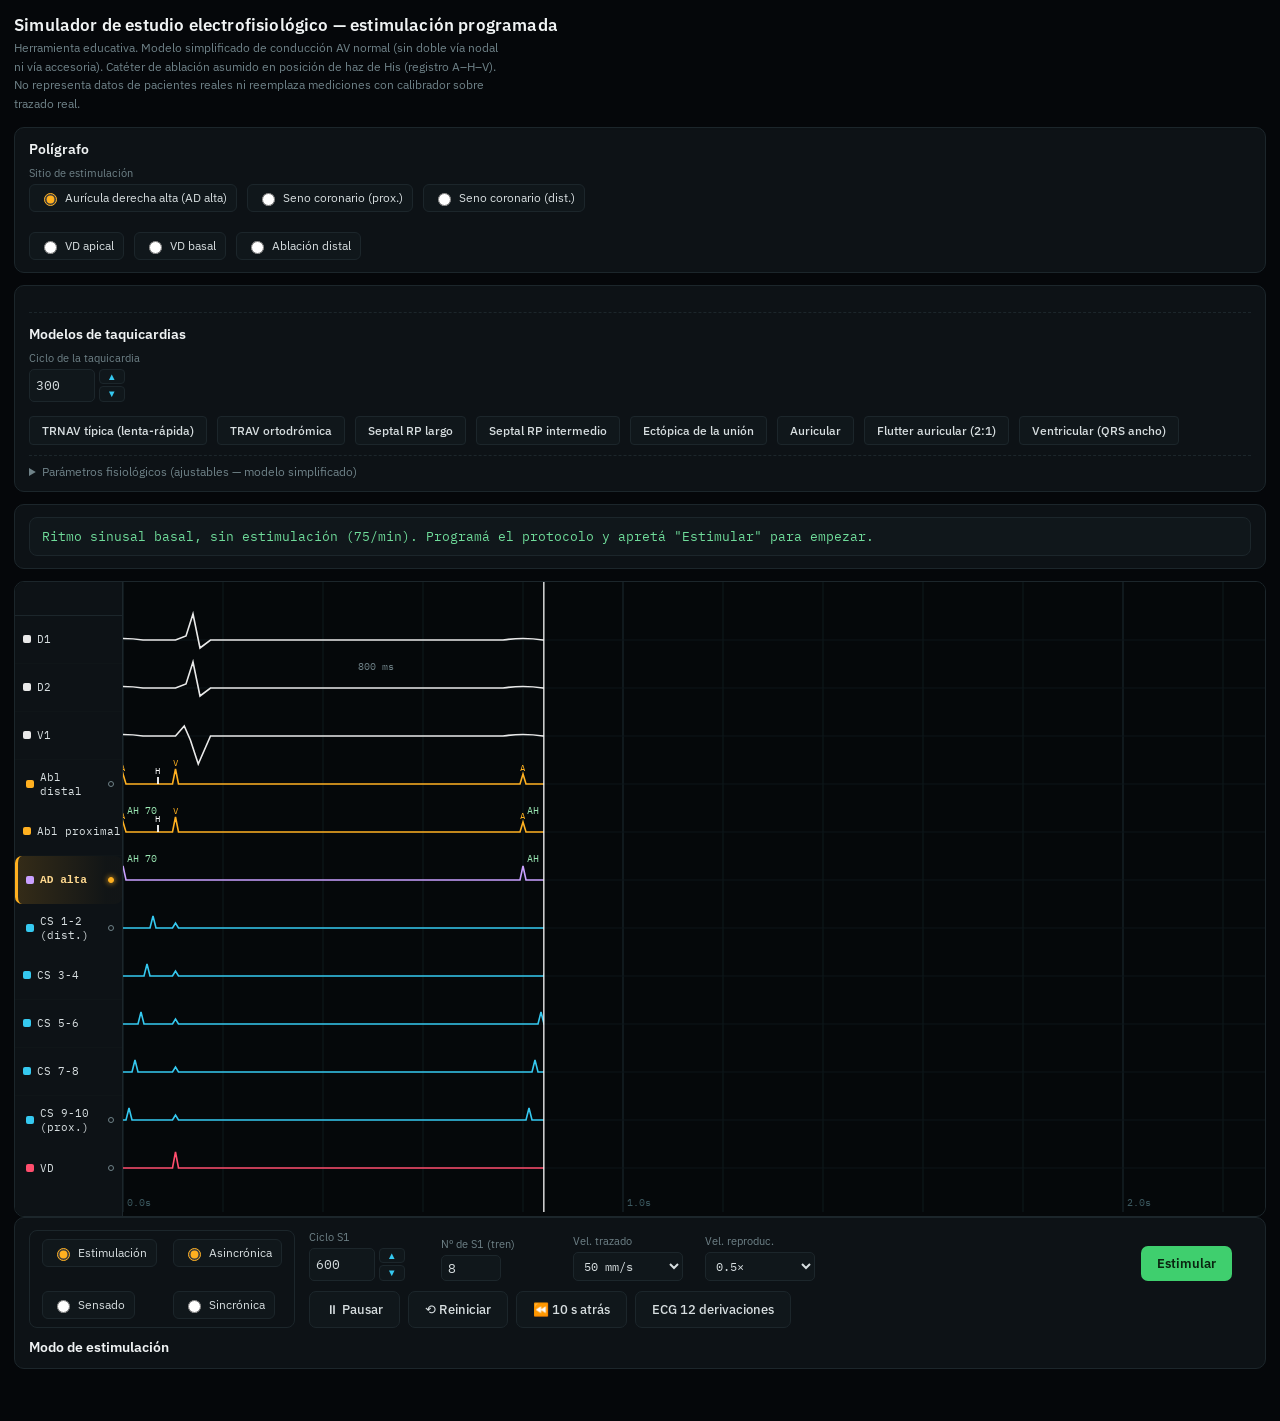
==== commit 3c1c2611: "Agregar Isoproterenol a Parametros fisiologicos: acorta los PRE 50 ms y acelera el CL sinusal Nuevo " ====
--- a/index.html
+++ b/index.html
@@ -149,6 +149,22 @@
       <div class="field"><label>Wenckebach anterógrado (ms)</label><input type="number" id="wenckAnt" value="240" step="10"></div>
       <div class="field"><label>Wenckebach retrógrado (ms)</label><input type="number" id="wenckRetro" value="240" step="10"></div>
       <div class="field">
+        <label>Isoproterenol</label>
+        <label style="display:flex; align-items:center; gap:6px; font-size:.75rem; color:var(--text); background:var(--panel2); border:1px solid var(--line); padding:5px 9px; border-radius:6px; cursor:pointer; white-space:nowrap;">
+          <input type="checkbox" id="isoproterenolEnabled" style="accent-color:var(--accent);" onchange="renderAll()"> Activar
+        </label>
+      </div>
+      <div class="field">
+        <label>Acelera el CL sinusal hasta (%)</label>
+        <div class="stepper-row">
+          <input type="number" id="isoproterenolPct" min="0" max="75" step="5" value="50" onchange="renderAll()">
+          <div class="stepper-btns">
+            <button type="button" class="stepbtn" onclick="stepInput('isoproterenolPct',5)">▲</button>
+            <button type="button" class="stepbtn" onclick="stepInput('isoproterenolPct',-5)">▼</button>
+          </div>
+        </div>
+      </div>
+      <div class="field">
         <label>Salto de vía</label>
         <label style="display:flex; align-items:center; gap:6px; font-size:.75rem; color:var(--text); background:var(--panel2); border:1px solid var(--line); padding:5px 9px; border-radius:6px; cursor:pointer; white-space:nowrap;">
           <input type="checkbox" id="jumpEnabled" style="accent-color:var(--accent);"> Activar
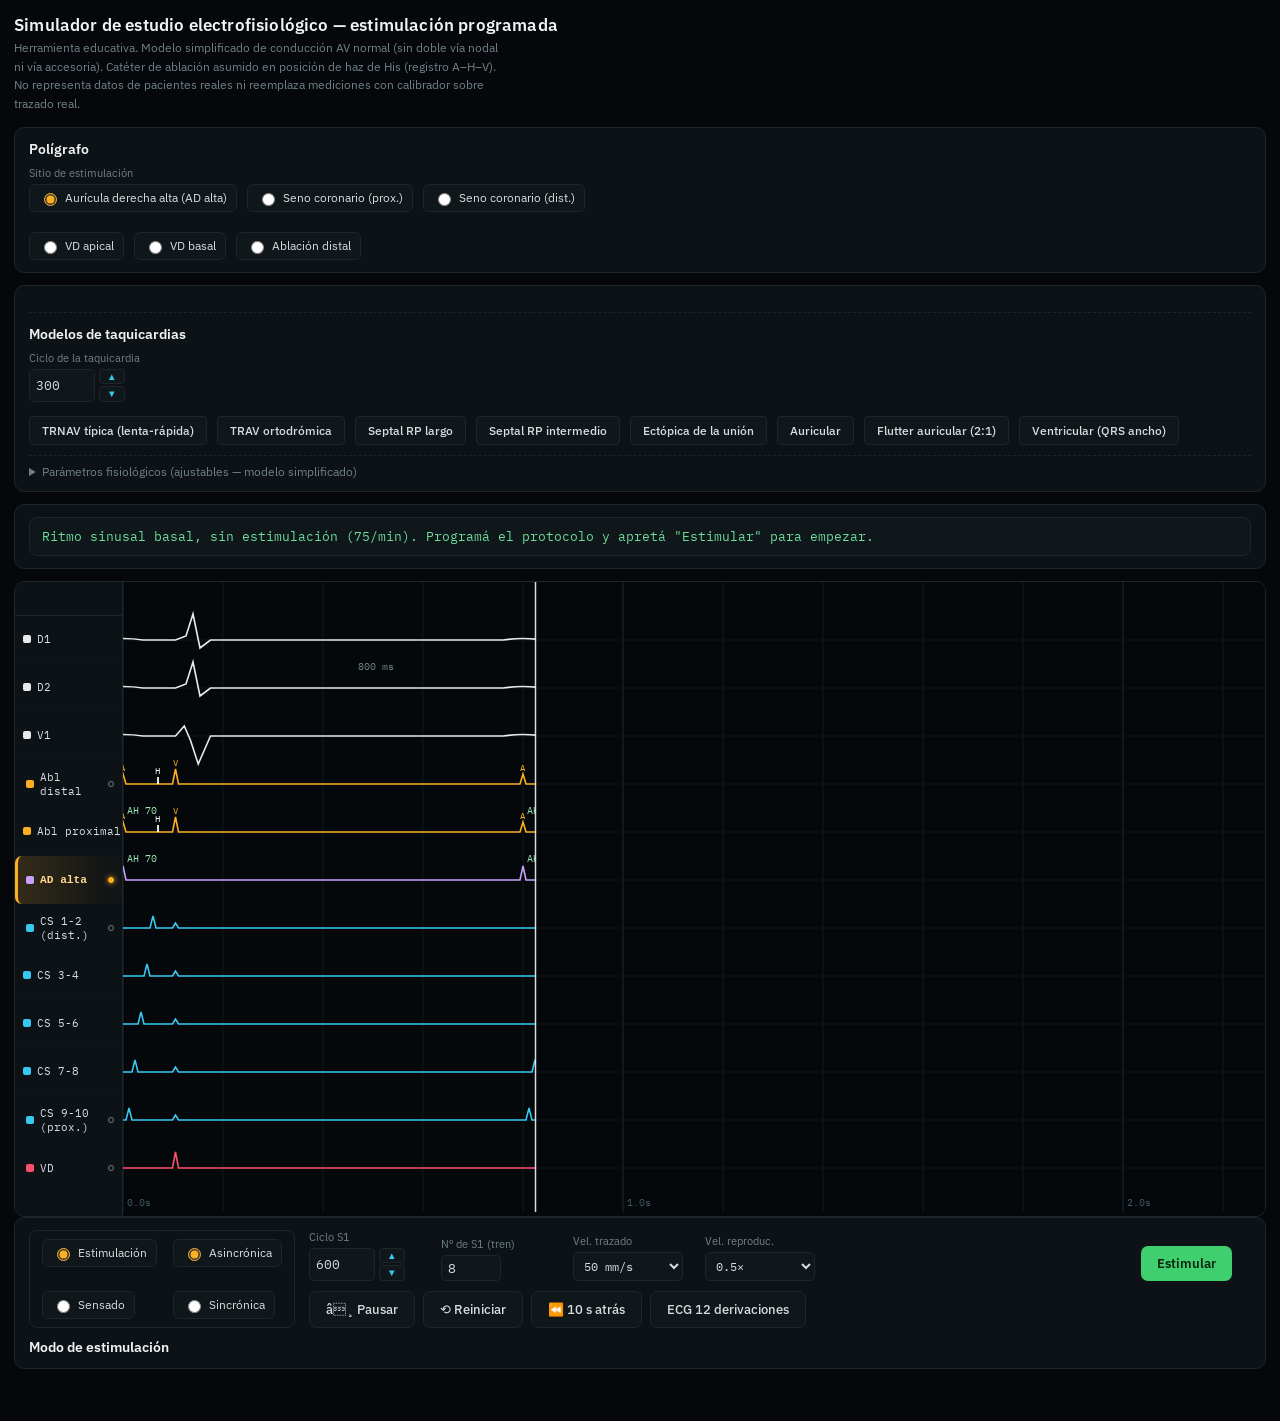
==== commit 05d44042: "Agregar induccion de JET (siempre con isoproterenol) con retroconduccion 1:1 (imita TRNAV) o disocia" ====
--- a/index.html
+++ b/index.html
@@ -57,7 +57,15 @@
         <button type="button" class="stepbtn model-btn other-tachy-btn" data-model="VT" onclick="selectModelTachy('VT')" style="padding:7px 12px; font-size:.78rem;">Ventricular (QRS ancho)</button>
       </div>
     </div>
-    <div class="field" id="maniobraRow" style="display:none; flex-basis:100%;">
+    <div class="field" id="jetParamsRow" style="display:none; flex-basis:100%;">
+      <label style="color:var(--dim); font-size:.72rem;">JET — se induce parando dentro de la ventana S1S1, siempre con isoproterenol (se activa solo y queda bloqueado). No se puede inducir TRNAV con este modelo.</label>
+      <label>Conducción VA durante la JET</label>
+      <select id="jetVAMode" onchange="renderAll()">
+        <option value="dissociated">Disociación VA (aurícula sinusal independiente)</option>
+        <option value="retro11">Retroconducción 1:1 (simula una TRNAV)</option>
+      </select>
+    </div>
+    <div class="field" id="maniobraRow"style="display:none; flex-basis:100%;">
       <label style="color:var(--dim); font-size:.68rem;">Maniobra diagnóstica</label>
       <div class="radiogroup" style="flex-wrap:wrap;">
         <button type="button" class="stepbtn maniobra-btn" data-maniobra="" onclick="selectManiobra(null)" style="padding:6px 11px; font-size:.74rem;">Ninguna</button>
